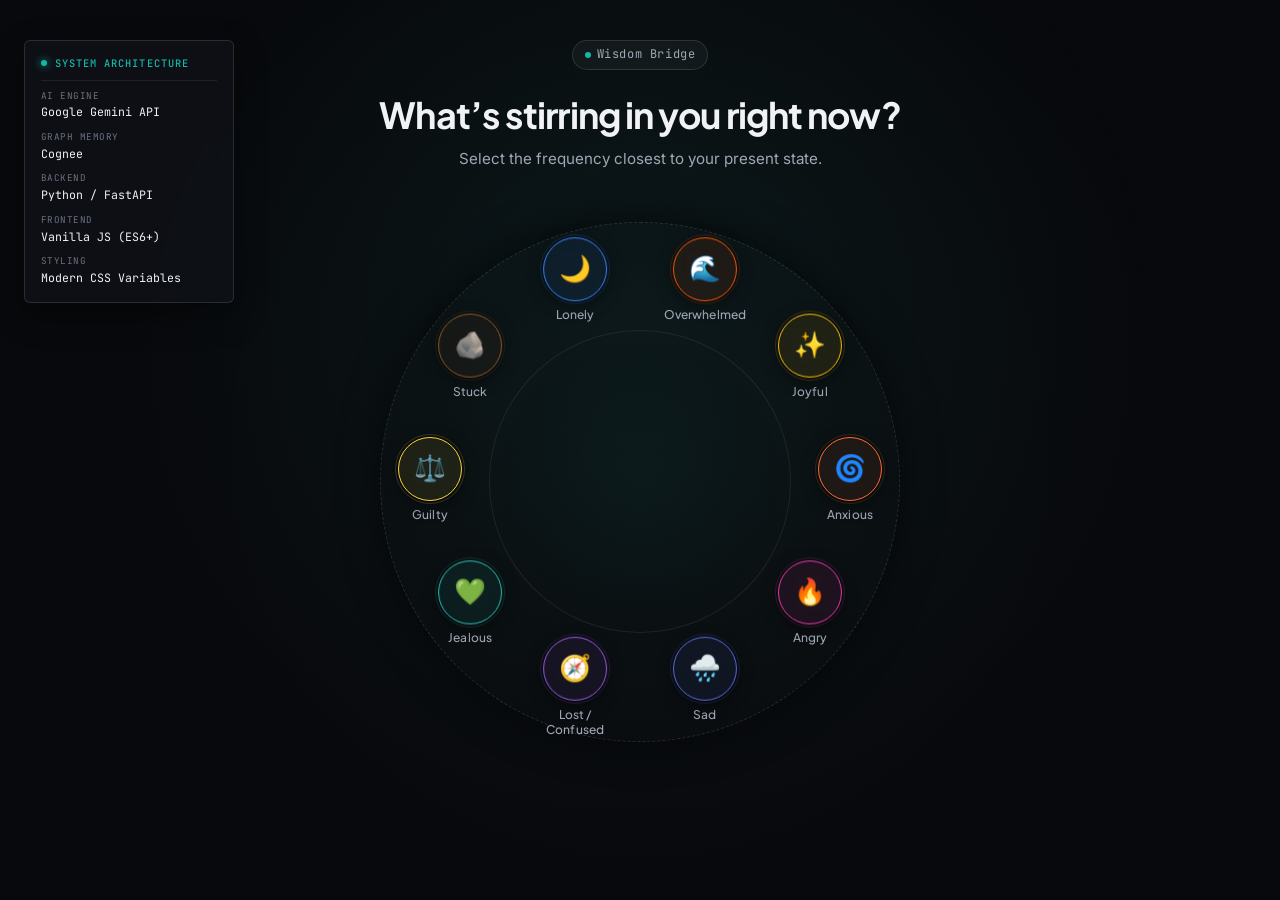
==== frontend/index.html @ 6637c142 "Initial commit" ====
<!DOCTYPE html>
<html lang="en">
<head>
  <meta charset="UTF-8" />
  <meta name="viewport" content="width=device-width, initial-scale=1.0" />
  <title>Mood Mandala — Wisdom Bridge</title>
  
  <!-- Font Preloading for Core Web Vitals Optimization -->
  <link rel="preconnect" href="https://fonts.googleapis.com" />
  <link rel="preconnect" href="https://fonts.gstatic.com" crossorigin />
  <link
    href="https://fonts.googleapis.com/css2?family=Inter:ital,opsz,wght@0,14..32,300..600;1,14..32,300..600&family=JetBrains+Mono:wght@400;500&family=Newsreader:ital,opsz,wght@0,6..72,400;1,6..72,400&display=swap"
    rel="stylesheet"
  />
  <link rel="stylesheet" href="style.css" />
</head>
<body>

  <!-- Background Layer -->
  <div class="ambient-background" aria-hidden="true"></div>

  <!-- Accessible Skip Link for Keyboard Navigation -->
  <a href="#main-content" class="skip-link">Skip to main content</a>

  <!-- Fixed Left Margin System Showcase Panel -->
  <aside class="stack-badge" aria-label="System Tech Stack Information">
    <div class="stack-badge__header">
      <span class="stack-badge__dot" aria-hidden="true"></span>
      <span class="stack-badge__title">System Architecture</span>
    </div>
    <ul class="stack-badge__list" role="list">
      <li><span>AI ENGINE</span> Google Gemini API</li>
      <li><span>GRAPH MEMORY</span> Cognee</li>
      <li><span>BACKEND</span> Python / FastAPI</li>
      <li><span>FRONTEND</span> Vanilla JS (ES6+)</li>
      <li><span>STYLING</span> Modern CSS Variables</li>
    </ul>
  </aside>

  <!-- Main Viewport Area -->
  <main id="main-content" class="wrap">

    <header class="hero">
      <div class="badge" role="status">
        <span class="badge__led" aria-hidden="true"></span>
        <span class="eyebrow">Wisdom Bridge</span>
      </div>
      <h1 class="headline">What’s stirring in you right now?</h1>
      <p class="sub">Select the frequency closest to your present state.</p>
    </header>

    <section class="mandala-section" aria-label="Interactive Mood Selection">
      <div id="mandala" class="mandala" role="listbox" aria-label="Select a mood frequency"></div>
    </section>

    <!-- Async Feedback Region -->
    <section id="loading-section" class="loading-section hidden" aria-live="polite" aria-busy="true">
      <div class="loading-radar" aria-hidden="true">
        <div class="loading-radar__sweep"></div>
      </div>
      <p id="loading-text">Listening into the archive...</p>
    </section>

    <!-- Response Display -->
    <section id="response-section" class="response-section hidden" aria-live="polite">
      <article class="response-card" tabindex="-1">
        <header class="response-card__header">
          <p class="response-card__kicker" id="response-kicker">ON ANXIOUSNESS</p>
          <div class="response-card__signals" aria-hidden="true">
            <span class="sig-bar"></span>
            <span class="sig-bar"></span>
            <span class="sig-bar"></span>
          </div>
        </header>
        
        <div class="response-card__body" id="response-body"></div>
        <p class="response-card__meta" id="response-meta"></p>
        
        <button id="again-btn" class="again-btn" type="button">
          <svg width="16" height="16" viewBox="0 0 24 24" fill="none" stroke="currentColor" stroke-width="2" stroke-linecap="square" aria-hidden="true"><path d="M21.5 2v6h-6M21.34 15.57a10 10 0 1 1-.57-8.38l5.67-5.67"/></svg>
          <span>Recalibrate Frequency</span>
        </button>
      </article>
    </section>

    <!-- Error State -->
    <section id="error-section" class="error-section hidden" aria-live="assertive">
      <div id="error-text" class="error-box"></div>
    </section>

  </main>

  <script src="app.js"></script>
  <script async src="https://www.googletagmanager.com/gtag/js?id=G-J9BEK6DE75"></script>
  <script>
    window.dataLayer = window.dataLayer || [];
    function gtag(){dataLayer.push(arguments);}
    gtag('js', new Date());
    gtag('config', 'G-J9BEK6DE75');
  </script>
</body>
</html>
---- frontend/style.css ----
/* ==========================================================================
   Typography & Design Tokens
   ========================================================================== */
@import url('https://fonts.googleapis.com/css2?family=Inter:wght@400;500;600&family=JetBrains+Mono:wght@400;500&family=Plus+Jakarta+Sans:wght@500;600;700&display=swap');

:root {
  /* Font Families */
  --font-heading: 'Plus Jakarta Sans', system-ui, -apple-system, sans-serif;
  --font-sans: 'Inter', system-ui, -apple-system, sans-serif;
  --font-mono: 'JetBrains Mono', monospace;

  /* Color Palette & WCAG AA Contrast Ratios */
  --bg-primary: #08090c;
  --panel-bg: rgba(16, 18, 24, 0.8);
  --panel-border: rgba(255, 255, 255, 0.12);
  --text-primary: #f0f2f5;
  --text-secondary: #a0a7b5;
  --text-muted: #6b7280;
  
  --accent-teal: #14b8a6;
  --accent-teal-glow: rgba(20, 184, 166, 0.3);
  --accent-focus: #38bdf8;

  /* Spacing Scale */
  --space-xs: 0.25rem;
  --space-sm: 0.5rem;
  --space-md: 1rem;
  --space-lg: 1.5rem;
  --space-xl: 2.5rem;

  /* Animation Tokens */
  --transition-fast: 150ms cubic-bezier(0.4, 0, 0.2, 1);
  --transition-smooth: 300ms cubic-bezier(0.4, 0, 0.2, 1);
}

* {
  box-sizing: border-box;
  margin: 0;
  padding: 0;
}

html {
  scroll-behavior: smooth;
  background-color: var(--bg);
}

body {
  background-color: var(--bg-primary);
  color: var(--text-primary);
  font-family: var(--font-sans);
  line-height: 1.6;
  min-height: 100vh;
  text-rendering: optimizeLegibility;
  -webkit-font-smoothing: antialiased;
  -moz-osx-font-smoothing: grayscale;
  overflow-x: hidden;
}

/* Keyboard Focus Outline */
:focus-visible {
  outline: 2px solid var(--accent-focus);
  outline-offset: 4px;
}

.skip-link {
  position: absolute;
  top: -100px;
  left: 1rem;
  background: var(--accent-focus);
  color: #000;
  padding: 0.5rem 1rem;
  font-weight: 600;
  font-family: var(--font-sans);
  z-index: 100;
  transition: top var(--transition-fast);
}

.skip-link:focus {
  top: 1rem;
}

/* Ambient Radial Background */
.ambient-background {
  position: fixed;
  inset: 0;
  background: 
    radial-gradient(circle at 50% 35%, rgba(20, 184, 166, 0.07), transparent 60%),
    radial-gradient(circle at 50% 50%, rgba(255, 255, 255, 0.02), transparent 75%);
  pointer-events: none;
  z-index: -1;
}

/* ==========================================================================
   Left Margin Tech Stack Showcase
   ========================================================================== */
.stack-badge {
  position: fixed;
  top: var(--space-xl);
  left: var(--space-lg);
  z-index: 10;
  width: 210px;
  background: var(--panel-bg);
  backdrop-filter: blur(12px);
  -webkit-backdrop-filter: blur(12px);
  border: 1px solid var(--panel-border);
  border-radius: 6px;
  padding: 0.875rem 1rem;
  font-family: var(--font-mono);
  box-shadow: 0 12px 32px rgba(0, 0, 0, 0.4);
  transition: transform var(--transition-smooth);
}

.stack-badge__header {
  display: flex;
  align-items: center;
  gap: 8px;
  padding-bottom: 8px;
  margin-bottom: 8px;
  border-bottom: 1px solid rgba(255, 255, 255, 0.08);
}

.stack-badge__dot {
  width: 6px;
  height: 6px;
  background-color: var(--accent-teal);
  border-radius: 50%;
  box-shadow: 0 0 8px var(--accent-teal);
}

.stack-badge__title {
  font-size: 0.65rem;
  font-weight: 500;
  letter-spacing: 0.1em;
  color: var(--accent-teal);
  text-transform: uppercase;
}

.stack-badge__list {
  list-style: none;
  display: flex;
  flex-direction: column;
  gap: 8px;
  font-size: 0.725rem;
  color: var(--text-primary);
}

.stack-badge__list li span {
  display: block;
  font-size: 0.58rem;
  color: var(--text-muted);
  letter-spacing: 0.05em;
  text-transform: uppercase;
}

/* ==========================================================================
   Layout & Utility Classes
   ========================================================================== */
.wrap {
  width: 100%;
  max-width: 800px;
  margin: 0 auto;
  padding: var(--space-xl) var(--space-lg);
}

.hidden {
  display: none !important;
}

/* ==========================================================================
   Hero Header Section
   ========================================================================== */
.hero {
  text-align: center;
  margin-bottom: var(--space-lg);
}

.badge {
  display: inline-flex;
  align-items: center;
  gap: 6px;
  padding: 0.25rem 0.75rem;
  background: rgba(255, 255, 255, 0.04);
  border: 1px solid var(--panel-border);
  border-radius: 100px;
  margin-bottom: var(--space-md);
}

.badge__led {
  width: 6px;
  height: 6px;
  background: var(--accent-teal);
  border-radius: 50%;
  animation: pulse 2s infinite;
}

@keyframes pulse {
  0%, 100% { opacity: 1; transform: scale(1); }
  50% { opacity: 0.4; transform: scale(0.85); }
}

.eyebrow {
  font-family: var(--font-mono);
  font-size: 0.75rem;
  color: var(--text-secondary);
  letter-spacing: 0.05em;
}

.headline {
  font-family: var(--font-heading);
  font-size: 2.25rem;
  font-weight: 700;
  letter-spacing: -0.025em;
  margin-bottom: var(--space-xs);
  color: var(--text-primary);
}

.sub {
  font-family: var(--font-sans);
  color: var(--text-secondary);
  font-size: 0.95rem;
  font-weight: 400;
}

/* ==========================================================================
   Radial Mandala Layout & Geometry Theme
   ========================================================================== */
.mandala-section {
  display: flex;
  justify-content: center;
  align-items: center;
  padding: var(--space-md) 0;
  margin-bottom: var(--space-xl);
}

.mandala {
  position: relative;
  width: 100%;
  max-width: 540px;
  aspect-ratio: 1 / 1;
  border-radius: 50%;
  display: flex;
  align-items: center;
  justify-content: center;
}

/* Concentric Geometric Mandala Rings */
.mandala::before,
.mandala::after {
  content: "";
  position: absolute;
  border-radius: 50%;
  pointer-events: none;
}

/* Outer Geometric Guide Ring */
.mandala::before {
  inset: 10px;
  border: 1px dashed rgba(255, 255, 255, 0.12);
  box-shadow: 0 0 40px rgba(0, 0, 0, 0.6);
  animation: rotateSlow 180s linear infinite;
}

/* Inner Core Mandala Ring */
.mandala::after {
  inset: 22%;
  border: 1px solid rgba(255, 255, 255, 0.08);
  background: radial-gradient(circle, rgba(20, 184, 166, 0.03) 0%, transparent 70%);
}

@keyframes rotateSlow {
  from { transform: rotate(0deg); }
  to { transform: rotate(360deg); }
}

/* Mandala Nodes Placement */
.mandala-node {
  background: transparent;
  border: none;
  display: flex;
  flex-direction: column;
  align-items: center;
  justify-content: center;
  gap: 6px;
  cursor: pointer;
  transition: transform var(--transition-smooth), filter var(--transition-smooth);
  z-index: 2;
}

/* Dynamic Mandala Circle Badge */
.mandala-circle {
  width: 64px;
  height: 64px;
  border-radius: 50%;
  border: 1px solid currentColor;
  display: flex;
  align-items: center;
  justify-content: center;
  background-color: var(--panel-bg);
  backdrop-filter: blur(8px);
  -webkit-backdrop-filter: blur(8px);
  transition: all var(--transition-smooth);
  box-shadow: 0 4px 16px rgba(0, 0, 0, 0.5);
  position: relative;
}

/* Center Glow Halo on Circle */
.mandala-circle::after {
  content: "";
  position: absolute;
  inset: -4px;
  border-radius: 50%;
  border: 1px solid var(--mood-color, var(--accent-teal));
  opacity: 0.2;
  transition: all var(--transition-smooth);
}

.mandala-emoji {
  font-size: 1.6rem;
  line-height: 1;
}

.mandala-node__label {
  font-size: 0.75rem;
  font-weight: 500;
  font-family: var(--font-heading);
  color: var(--text-secondary);
  text-align: center;
  letter-spacing: 0.01em;
  transition: color var(--transition-fast);
}

/* Interactive Hover & Focus Mandala States */
.mandala-node:hover,
.mandala-node:focus-visible {
  transform: scale(1.12);
  z-index: 5;
}

.mandala-node:hover .mandala-circle,
.mandala-node:focus-visible .mandala-circle {
  box-shadow: 0 0 28px var(--mood-color, var(--accent-teal));
  border-color: var(--mood-color, var(--accent-teal));
  background-color: rgba(18, 20, 26, 0.95);
}

.mandala-node:hover .mandala-circle::after,
.mandala-node:focus-visible .mandala-circle::after {
  opacity: 0.8;
  inset: -8px;
}

.mandala-node:hover .mandala-node__label,
.mandala-node:focus-visible .mandala-node__label {
  color: var(--text-primary);
}

/* Radial Placement for 10 Items around Mandala Circle */
@media (min-width: 640px) {
  .mandala {
    display: block;
  }

  .mandala-node {
    position: absolute;
    top: 50%;
    left: 50%;
    margin-top: -45px;
    margin-left: -32px;
    width: 64px;
  }

  .mandala-node:nth-child(1)  { transform: rotate(0deg) translate(210px) rotate(0deg); }
  .mandala-node:nth-child(2)  { transform: rotate(36deg) translate(210px) rotate(-36deg); }
  .mandala-node:nth-child(3)  { transform: rotate(72deg) translate(210px) rotate(-72deg); }
  .mandala-node:nth-child(4)  { transform: rotate(108deg) translate(210px) rotate(-108deg); }
  .mandala-node:nth-child(5)  { transform: rotate(144deg) translate(210px) rotate(-144deg); }
  .mandala-node:nth-child(6)  { transform: rotate(180deg) translate(210px) rotate(-180deg); }
  .mandala-node:nth-child(7)  { transform: rotate(216deg) translate(210px) rotate(-216deg); }
  .mandala-node:nth-child(8)  { transform: rotate(252deg) translate(210px) rotate(-252deg); }
  .mandala-node:nth-child(9)  { transform: rotate(288deg) translate(210px) rotate(-288deg); }
  .mandala-node:nth-child(10) { transform: rotate(324deg) translate(210px) rotate(-324deg); }

  .mandala-node:nth-child(1):hover  { transform: rotate(0deg) translate(210px) rotate(0deg) scale(1.15); }
  .mandala-node:nth-child(2):hover  { transform: rotate(36deg) translate(210px) rotate(-36deg) scale(1.15); }
  .mandala-node:nth-child(3):hover  { transform: rotate(72deg) translate(210px) rotate(-72deg) scale(1.15); }
  .mandala-node:nth-child(4):hover  { transform: rotate(108deg) translate(210px) rotate(-108deg) scale(1.15); }
  .mandala-node:nth-child(5):hover  { transform: rotate(144deg) translate(210px) rotate(-144deg) scale(1.15); }
  .mandala-node:nth-child(6):hover  { transform: rotate(180deg) translate(210px) rotate(-180deg) scale(1.15); }
  .mandala-node:nth-child(7):hover  { transform: rotate(216deg) translate(210px) rotate(-216deg) scale(1.15); }
  .mandala-node:nth-child(8):hover  { transform: rotate(252deg) translate(210px) rotate(-252deg) scale(1.15); }
  .mandala-node:nth-child(9):hover  { transform: rotate(288deg) translate(210px) rotate(-288deg) scale(1.15); }
  .mandala-node:nth-child(10):hover { transform: rotate(324deg) translate(210px) rotate(-324deg) scale(1.15); }
}

/* Fallback Grid Layout for Small Mobile Screens */
@media (max-width: 639px) {
  .mandala {
    display: grid;
    grid-template-columns: repeat(auto-fit, minmax(90px, 1fr));
    gap: var(--space-md);
    aspect-ratio: auto;
    border-radius: 0;
  }
  
  .mandala::before,
  .mandala::after {
    display: none;
  }
}

/* ==========================================================================
   Loading Radar Feedback
   ========================================================================== */
.loading-section {
  display: flex;
  flex-direction: column;
  align-items: center;
  justify-content: center;
  padding: var(--space-xl) 0;
  gap: var(--space-md);
}

.loading-radar {
  width: 54px;
  height: 54px;
  border: 2px solid var(--panel-border);
  border-top-color: var(--accent-teal);
  border-radius: 50%;
  animation: spin 1s linear infinite;
  box-shadow: 0 0 16px var(--accent-teal-glow);
}

@keyframes spin {
  to { transform: rotate(360deg); }
}

/* ==========================================================================
   Response Display Card & Dynamic Media
   ========================================================================== */
.response-card {
  background: var(--panel-bg);
  border: 1px solid var(--panel-border);
  border-radius: 12px;
  padding: var(--space-xl);
  backdrop-filter: blur(12px);
  -webkit-backdrop-filter: blur(12px);
  box-shadow: 0 20px 40px rgba(0, 0, 0, 0.5);
}

.response-card__header {
  display: flex;
  justify-content: space-between;
  align-items: center;
  margin-bottom: var(--space-md);
  padding-bottom: var(--space-sm);
  border-bottom: 1px solid rgba(255, 255, 255, 0.08);
}

.response-card__kicker {
  font-family: var(--font-mono);
  font-size: 0.75rem;
  color: var(--accent-teal);
  letter-spacing: 0.1em;
}

.response-card__body {
  font-family: var(--font-sans);
  font-size: 1rem;
  line-height: 1.65;
  color: var(--text-primary);
  margin-bottom: var(--space-lg);
}

.response-card__body p {
  margin-bottom: var(--space-md);
}

.response-card__body p:last-child {
  margin-bottom: 0;
}

.response-card__image-wrap {
  margin-top: var(--space-lg);
  border-radius: 8px;
  overflow: hidden;
  border: 1px solid var(--panel-border);
  background: rgba(0, 0, 0, 0.2);
}

.response-card__image-wrap img {
  width: 100%;
  height: auto;
  display: block;
}

.response-card__meta {
  font-family: var(--font-mono);
  font-size: 0.7rem;
  color: var(--text-muted);
  margin-bottom: var(--space-lg);
}

.again-btn {
  display: inline-flex;
  align-items: center;
  gap: 8px;
  background: transparent;
  color: var(--text-primary);
  border: 1px solid var(--panel-border);
  padding: 0.625rem 1.25rem;
  border-radius: 6px;
  font-family: var(--font-heading);
  font-weight: 500;
  font-size: 0.825rem;
  cursor: pointer;
  transition: all var(--transition-fast);
}

.again-btn:hover {
  background: rgba(255, 255, 255, 0.05);
  border-color: var(--accent-teal);
}

/* ==========================================================================
   Error Display Box
   ========================================================================== */
.error-box {
  background: rgba(239, 68, 68, 0.1);
  border: 1px solid rgba(239, 68, 68, 0.3);
  color: #fca5a5;
  padding: var(--space-md);
  border-radius: 6px;
  font-family: var(--font-sans);
  font-size: 0.875rem;
  margin-top: var(--space-md);
}

/* ==========================================================================
   Responsive Adaptations
   ========================================================================== */
@media (max-width: 1100px) {
  .stack-badge {
    position: relative;
    top: 0;
    left: 0;
    width: 100%;
    max-width: 800px;
    margin: 0 auto var(--space-lg) auto;
  }
  
  .stack-badge__list {
    display: grid;
    grid-template-columns: repeat(auto-fit, minmax(130px, 1fr));
    gap: 12px;
  }
}

/* Accessibility: Motion Preferences */
@media (prefers-reduced-motion: reduce) {
  *, *::before, *::after {
    animation-duration: 0.01ms !important;
    animation-iteration-count: 1 !important;
    transition-duration: 0.01ms !important;
  }
  
  .mandala::before {
    animation: none !important;
  }
}
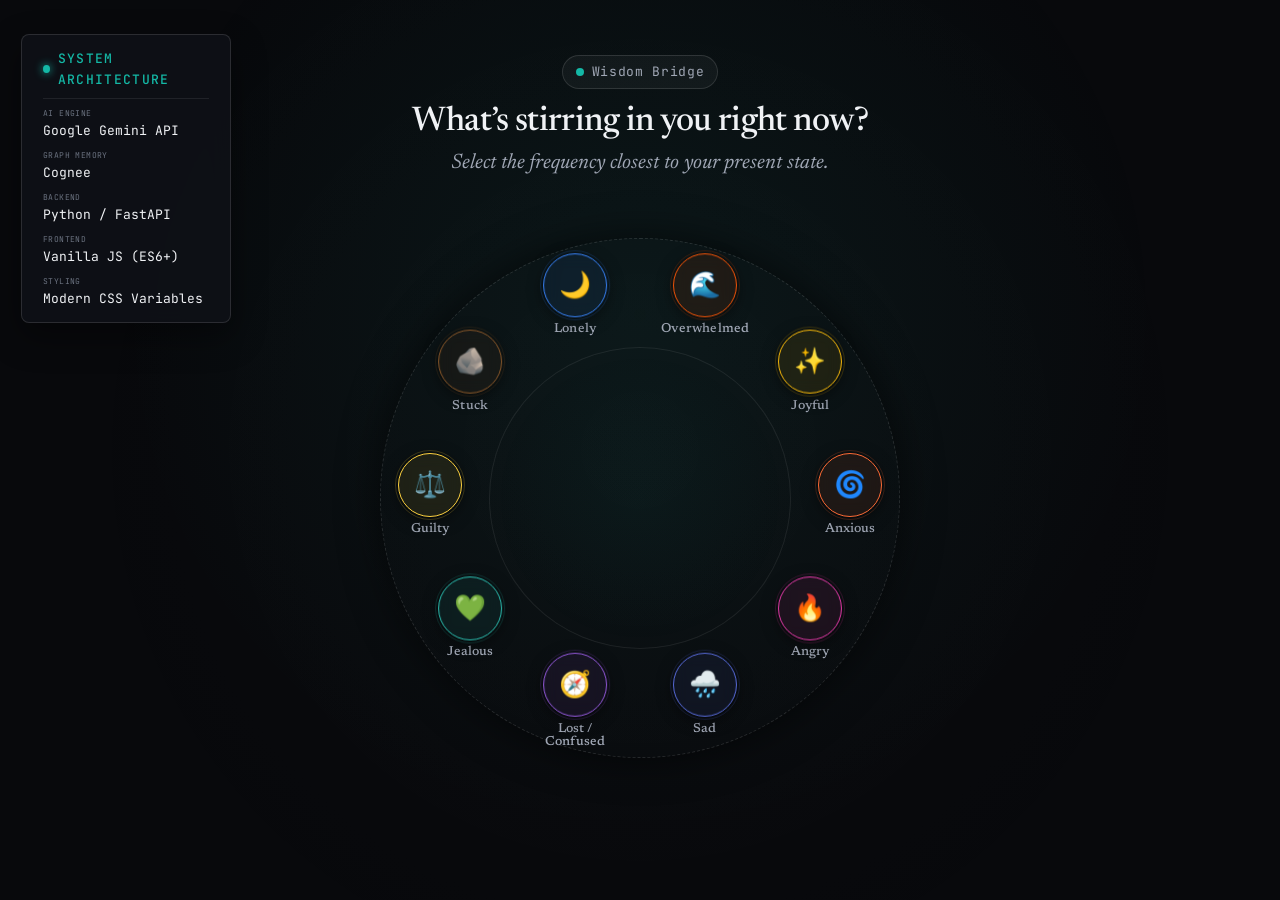
==== commit 3a3dc2c5: "design change" ====
--- a/frontend/index.html
+++ b/frontend/index.html
@@ -4,12 +4,23 @@
   <meta charset="UTF-8" />
   <meta name="viewport" content="width=device-width, initial-scale=1.0" />
   <title>Mood Mandala — Wisdom Bridge</title>
+
+  <!-- Google Analytics -->
+  <script async src="https://www.googletagmanager.com/gtag/js?id=G-J9BEK6DE75"></script>
+  <script>
+    window.dataLayer = window.dataLayer || [];
+    function gtag(){dataLayer.push(arguments);}
+    gtag('js', new Date());
+    gtag('config', 'G-J9BEK6DE75');
+  </script>
   
-  <!-- Font Preloading for Core Web Vitals Optimization -->
+  <!-- Favicon -->
+  <link rel="icon" type="image/svg+xml" href="[data-uri]">  <!-- Font Preloading -->
+  <link rel="shortcut icon" href="data:image/x-icon;," type="image/x-icon">
   <link rel="preconnect" href="https://fonts.googleapis.com" />
   <link rel="preconnect" href="https://fonts.gstatic.com" crossorigin />
   <link
-    href="https://fonts.googleapis.com/css2?family=Inter:ital,opsz,wght@0,14..32,300..600;1,14..32,300..600&family=JetBrains+Mono:wght@400;500&family=Newsreader:ital,opsz,wght@0,6..72,400;1,6..72,400&display=swap"
+    href="https://fonts.googleapis.com/css2?family=Inter:ital,opsz,wght@0,14..32,300..600;1,14..32,300..600&family=JetBrains+Mono:wght@400;500&family=Newsreader:ital,opsz,wght@0,6..72,400..600;1,6..72,400..600&display=swap"
     rel="stylesheet"
   />
   <link rel="stylesheet" href="style.css" />
@@ -22,7 +33,7 @@
   <!-- Accessible Skip Link for Keyboard Navigation -->
   <a href="#main-content" class="skip-link">Skip to main content</a>
 
-  <!-- Fixed Left Margin System Showcase Panel -->
+  <!-- System Tech Stack Information -->
   <aside class="stack-badge" aria-label="System Tech Stack Information">
     <div class="stack-badge__header">
       <span class="stack-badge__dot" aria-hidden="true"></span>
@@ -91,12 +102,5 @@
   </main>
 
   <script src="app.js"></script>
-  <script async src="https://www.googletagmanager.com/gtag/js?id=G-J9BEK6DE75"></script>
-  <script>
-    window.dataLayer = window.dataLayer || [];
-    function gtag(){dataLayer.push(arguments);}
-    gtag('js', new Date());
-    gtag('config', 'G-J9BEK6DE75');
-  </script>
 </body>
 </html>
--- a/frontend/style.css
+++ b/frontend/style.css
@@ -1,11 +1,12 @@
 /* ==========================================================================
-   Typography & Design Tokens
-   ========================================================================== */
-@import url('https://fonts.googleapis.com/css2?family=Inter:wght@400;500;600&family=JetBrains+Mono:wght@400;500&family=Plus+Jakarta+Sans:wght@500;600;700&display=swap');
+   Typography & Design Tokens — Fibonacci Golden Ratio System
+   Sequence Scale: 1px, 2px, 3px, 5px, 8px, 13px, 21px, 34px, 55px, 89px, 144px
+   ========================================================================== */
 
 :root {
-  /* Font Families */
-  --font-heading: 'Plus Jakarta Sans', system-ui, -apple-system, sans-serif;
+  /* Font Families: Newsreader for Deep Reading, Inter for UI, JetBrains Mono for Code/Tech */
+  --font-reading: 'Newsreader', Georgia, serif;
+  --font-heading: 'Newsreader', Georgia, serif;
   --font-sans: 'Inter', system-ui, -apple-system, sans-serif;
   --font-mono: 'JetBrains Mono', monospace;
 
@@ -21,12 +22,31 @@
   --accent-teal-glow: rgba(20, 184, 166, 0.3);
   --accent-focus: #38bdf8;
 
-  /* Spacing Scale */
-  --space-xs: 0.25rem;
-  --space-sm: 0.5rem;
-  --space-md: 1rem;
-  --space-lg: 1.5rem;
-  --space-xl: 2.5rem;
+  /* Strict Fibonacci Spacing Scale */
+  --fib-1: 1px;
+  --fib-2: 2px;
+  --fib-3: 3px;
+  --fib-5: 5px;
+  --fib-8: 8px;
+  --fib-13: 13px;
+  --fib-21: 21px;
+  --fib-34: 34px;
+  --fib-55: 55px;
+  --fib-89: 89px;
+
+  /* Functional Fibonacci Semantic Aliases */
+  --space-xs: var(--fib-5);
+  --space-sm: var(--fib-8);
+  --space-md: var(--fib-13);
+  --space-lg: var(--fib-21);
+  --space-xl: var(--fib-34);
+  --space-xxl: var(--fib-55);
+
+  /* Fibonacci Typography Scale (px) */
+  --font-size-sm: 13px;
+  --font-size-base: 21px;  /* Optimal Golden Reading Size */
+  --font-size-lg: 34px;
+  --font-size-xl: 55px;
 
   /* Animation Tokens */
   --transition-fast: 150ms cubic-bezier(0.4, 0, 0.2, 1);
@@ -41,14 +61,15 @@
 
 html {
   scroll-behavior: smooth;
-  background-color: var(--bg);
+  background-color: var(--bg-primary);
 }
 
 body {
-  background-color: var(--bg-primary);
+  background-color: transparent; /* Allows .ambient-background fixed layer to display clearly */
   color: var(--text-primary);
-  font-family: var(--font-sans);
-  line-height: 1.6;
+  font-family: var(--font-reading);
+  font-size: var(--font-size-base);
+  line-height: 1.618; /* Golden Ratio Line Height */
   min-height: 100vh;
   text-rendering: optimizeLegibility;
   -webkit-font-smoothing: antialiased;
@@ -58,25 +79,26 @@
 
 /* Keyboard Focus Outline */
 :focus-visible {
-  outline: 2px solid var(--accent-focus);
-  outline-offset: 4px;
+  outline: var(--fib-2) solid var(--accent-focus);
+  outline-offset: var(--fib-3);
 }
 
 .skip-link {
   position: absolute;
   top: -100px;
-  left: 1rem;
+  left: var(--fib-13);
   background: var(--accent-focus);
   color: #000;
-  padding: 0.5rem 1rem;
+  padding: var(--fib-8) var(--fib-13);
   font-weight: 600;
+  font-size: var(--font-size-sm);
   font-family: var(--font-sans);
   z-index: 100;
   transition: top var(--transition-fast);
 }
 
 .skip-link:focus {
-  top: 1rem;
+  top: var(--fib-13);
 }
 
 /* Ambient Radial Background */
@@ -95,40 +117,40 @@
    ========================================================================== */
 .stack-badge {
   position: fixed;
-  top: var(--space-xl);
-  left: var(--space-lg);
+  top: var(--fib-34);
+  left: var(--fib-21);
   z-index: 10;
   width: 210px;
   background: var(--panel-bg);
-  backdrop-filter: blur(12px);
-  -webkit-backdrop-filter: blur(12px);
-  border: 1px solid var(--panel-border);
-  border-radius: 6px;
-  padding: 0.875rem 1rem;
+  backdrop-filter: blur(13px);
+  -webkit-backdrop-filter: blur(13px);
+  border: var(--fib-1) solid var(--panel-border);
+  border-radius: var(--fib-8);
+  padding: var(--fib-13) var(--fib-21);
   font-family: var(--font-mono);
-  box-shadow: 0 12px 32px rgba(0, 0, 0, 0.4);
+  box-shadow: 0 var(--fib-13) var(--fib-34) rgba(0, 0, 0, 0.4);
   transition: transform var(--transition-smooth);
 }
 
 .stack-badge__header {
   display: flex;
   align-items: center;
-  gap: 8px;
-  padding-bottom: 8px;
-  margin-bottom: 8px;
-  border-bottom: 1px solid rgba(255, 255, 255, 0.08);
+  gap: var(--fib-8);
+  padding-bottom: var(--fib-8);
+  margin-bottom: var(--fib-8);
+  border-bottom: var(--fib-1) solid rgba(255, 255, 255, 0.08);
 }
 
 .stack-badge__dot {
-  width: 6px;
-  height: 6px;
+  width: var(--fib-8);
+  height: var(--fib-8);
   background-color: var(--accent-teal);
   border-radius: 50%;
-  box-shadow: 0 0 8px var(--accent-teal);
+  box-shadow: 0 0 var(--fib-8) var(--accent-teal);
 }
 
 .stack-badge__title {
-  font-size: 0.65rem;
+  font-size: var(--fib-13);
   font-weight: 500;
   letter-spacing: 0.1em;
   color: var(--accent-teal);
@@ -139,14 +161,14 @@
   list-style: none;
   display: flex;
   flex-direction: column;
-  gap: 8px;
-  font-size: 0.725rem;
+  gap: var(--fib-8);
+  font-size: var(--fib-13);
   color: var(--text-primary);
 }
 
 .stack-badge__list li span {
   display: block;
-  font-size: 0.58rem;
+  font-size: var(--fib-8);
   color: var(--text-muted);
   letter-spacing: 0.05em;
   text-transform: uppercase;
@@ -159,7 +181,7 @@
   width: 100%;
   max-width: 800px;
   margin: 0 auto;
-  padding: var(--space-xl) var(--space-lg);
+  padding: var(--space-xxl) var(--space-lg);
 }
 
 .hidden {
@@ -171,23 +193,23 @@
    ========================================================================== */
 .hero {
   text-align: center;
-  margin-bottom: var(--space-lg);
+  margin-bottom: var(--space-xl);
 }
 
 .badge {
   display: inline-flex;
   align-items: center;
-  gap: 6px;
-  padding: 0.25rem 0.75rem;
+  gap: var(--fib-8);
+  padding: var(--fib-5) var(--fib-13);
   background: rgba(255, 255, 255, 0.04);
-  border: 1px solid var(--panel-border);
+  border: var(--fib-1) solid var(--panel-border);
   border-radius: 100px;
   margin-bottom: var(--space-md);
 }
 
 .badge__led {
-  width: 6px;
-  height: 6px;
+  width: var(--fib-8);
+  height: var(--fib-8);
   background: var(--accent-teal);
   border-radius: 50%;
   animation: pulse 2s infinite;
@@ -195,41 +217,43 @@
 
 @keyframes pulse {
   0%, 100% { opacity: 1; transform: scale(1); }
-  50% { opacity: 0.4; transform: scale(0.85); }
+  50% { opacity: 0.382; transform: scale(0.85); }
 }
 
 .eyebrow {
   font-family: var(--font-mono);
-  font-size: 0.75rem;
+  font-size: var(--font-size-sm);
   color: var(--text-secondary);
   letter-spacing: 0.05em;
 }
 
 .headline {
   font-family: var(--font-heading);
-  font-size: 2.25rem;
-  font-weight: 700;
-  letter-spacing: -0.025em;
+  font-size: var(--font-size-lg);
+  font-weight: 500;
+  letter-spacing: -0.02em;
   margin-bottom: var(--space-xs);
   color: var(--text-primary);
+  line-height: 1.2;
 }
 
 .sub {
-  font-family: var(--font-sans);
+  font-family: var(--font-reading);
   color: var(--text-secondary);
-  font-size: 0.95rem;
+  font-size: var(--font-size-base);
   font-weight: 400;
-}
-
-/* ==========================================================================
-   Radial Mandala Layout & Geometry Theme
+  font-style: italic;
+}
+
+/* ==========================================================================
+   Radial Mandala Layout & Original Node Geometries
    ========================================================================== */
 .mandala-section {
   display: flex;
   justify-content: center;
   align-items: center;
   padding: var(--space-md) 0;
-  margin-bottom: var(--space-xl);
+  margin-bottom: var(--space-xxl);
 }
 
 .mandala {
@@ -255,7 +279,7 @@
 /* Outer Geometric Guide Ring */
 .mandala::before {
   inset: 10px;
-  border: 1px dashed rgba(255, 255, 255, 0.12);
+  border: var(--fib-1) dashed rgba(255, 255, 255, 0.12);
   box-shadow: 0 0 40px rgba(0, 0, 0, 0.6);
   animation: rotateSlow 180s linear infinite;
 }
@@ -263,7 +287,7 @@
 /* Inner Core Mandala Ring */
 .mandala::after {
   inset: 22%;
-  border: 1px solid rgba(255, 255, 255, 0.08);
+  border: var(--fib-1) solid rgba(255, 255, 255, 0.08);
   background: radial-gradient(circle, rgba(20, 184, 166, 0.03) 0%, transparent 70%);
 }
 
@@ -280,18 +304,18 @@
   flex-direction: column;
   align-items: center;
   justify-content: center;
-  gap: 6px;
+  gap: var(--fib-5);
   cursor: pointer;
   transition: transform var(--transition-smooth), filter var(--transition-smooth);
   z-index: 2;
 }
 
-/* Dynamic Mandala Circle Badge */
+/* Dynamic Mandala Circle Badge (Restored 64px Dimension) */
 .mandala-circle {
   width: 64px;
   height: 64px;
   border-radius: 50%;
-  border: 1px solid currentColor;
+  border: var(--fib-1) solid currentColor;
   display: flex;
   align-items: center;
   justify-content: center;
@@ -309,7 +333,7 @@
   position: absolute;
   inset: -4px;
   border-radius: 50%;
-  border: 1px solid var(--mood-color, var(--accent-teal));
+  border: var(--fib-1) solid var(--mood-color, var(--accent-teal));
   opacity: 0.2;
   transition: all var(--transition-smooth);
 }
@@ -320,7 +344,7 @@
 }
 
 .mandala-node__label {
-  font-size: 0.75rem;
+  font-size: var(--font-size-sm);
   font-weight: 500;
   font-family: var(--font-heading);
   color: var(--text-secondary);
@@ -332,7 +356,6 @@
 /* Interactive Hover & Focus Mandala States */
 .mandala-node:hover,
 .mandala-node:focus-visible {
-  transform: scale(1.12);
   z-index: 5;
 }
 
@@ -354,7 +377,7 @@
   color: var(--text-primary);
 }
 
-/* Radial Placement for 10 Items around Mandala Circle */
+/* Restored Exact Radial Placement & 210px Translates for 10 Nodes */
 @media (min-width: 640px) {
   .mandala {
     display: block;
@@ -380,16 +403,16 @@
   .mandala-node:nth-child(9)  { transform: rotate(288deg) translate(210px) rotate(-288deg); }
   .mandala-node:nth-child(10) { transform: rotate(324deg) translate(210px) rotate(-324deg); }
 
-  .mandala-node:nth-child(1):hover  { transform: rotate(0deg) translate(210px) rotate(0deg) scale(1.15); }
-  .mandala-node:nth-child(2):hover  { transform: rotate(36deg) translate(210px) rotate(-36deg) scale(1.15); }
-  .mandala-node:nth-child(3):hover  { transform: rotate(72deg) translate(210px) rotate(-72deg) scale(1.15); }
-  .mandala-node:nth-child(4):hover  { transform: rotate(108deg) translate(210px) rotate(-108deg) scale(1.15); }
-  .mandala-node:nth-child(5):hover  { transform: rotate(144deg) translate(210px) rotate(-144deg) scale(1.15); }
-  .mandala-node:nth-child(6):hover  { transform: rotate(180deg) translate(210px) rotate(-180deg) scale(1.15); }
-  .mandala-node:nth-child(7):hover  { transform: rotate(216deg) translate(210px) rotate(-216deg) scale(1.15); }
-  .mandala-node:nth-child(8):hover  { transform: rotate(252deg) translate(210px) rotate(-252deg) scale(1.15); }
-  .mandala-node:nth-child(9):hover  { transform: rotate(288deg) translate(210px) rotate(-288deg) scale(1.15); }
-  .mandala-node:nth-child(10):hover { transform: rotate(324deg) translate(210px) rotate(-324deg) scale(1.15); }
+  .mandala-node:nth-child(1):hover  { transform: rotate(0deg) translate(210px) rotate(0deg) scale(1.12); }
+  .mandala-node:nth-child(2):hover  { transform: rotate(36deg) translate(210px) rotate(-36deg) scale(1.12); }
+  .mandala-node:nth-child(3):hover  { transform: rotate(72deg) translate(210px) rotate(-72deg) scale(1.12); }
+  .mandala-node:nth-child(4):hover  { transform: rotate(108deg) translate(210px) rotate(-108deg) scale(1.12); }
+  .mandala-node:nth-child(5):hover  { transform: rotate(144deg) translate(210px) rotate(-144deg) scale(1.12); }
+  .mandala-node:nth-child(6):hover  { transform: rotate(180deg) translate(210px) rotate(-180deg) scale(1.12); }
+  .mandala-node:nth-child(7):hover  { transform: rotate(216deg) translate(210px) rotate(-216deg) scale(1.12); }
+  .mandala-node:nth-child(8):hover  { transform: rotate(252deg) translate(210px) rotate(-252deg) scale(1.12); }
+  .mandala-node:nth-child(9):hover  { transform: rotate(288deg) translate(210px) rotate(-288deg) scale(1.12); }
+  .mandala-node:nth-child(10):hover { transform: rotate(324deg) translate(210px) rotate(-324deg) scale(1.12); }
 }
 
 /* Fallback Grid Layout for Small Mobile Screens */
@@ -416,18 +439,18 @@
   flex-direction: column;
   align-items: center;
   justify-content: center;
-  padding: var(--space-xl) 0;
+  padding: var(--space-xxl) 0;
   gap: var(--space-md);
 }
 
 .loading-radar {
   width: 54px;
   height: 54px;
-  border: 2px solid var(--panel-border);
+  border: var(--fib-2) solid var(--panel-border);
   border-top-color: var(--accent-teal);
   border-radius: 50%;
   animation: spin 1s linear infinite;
-  box-shadow: 0 0 16px var(--accent-teal-glow);
+  box-shadow: 0 0 var(--fib-21) var(--accent-teal-glow);
 }
 
 @keyframes spin {
@@ -435,16 +458,16 @@
 }
 
 /* ==========================================================================
-   Response Display Card & Dynamic Media
+   Response Display Card & Deep Reading Typography
    ========================================================================== */
 .response-card {
   background: var(--panel-bg);
-  border: 1px solid var(--panel-border);
-  border-radius: 12px;
+  border: var(--fib-1) solid var(--panel-border);
+  border-radius: var(--fib-13);
   padding: var(--space-xl);
-  backdrop-filter: blur(12px);
-  -webkit-backdrop-filter: blur(12px);
-  box-shadow: 0 20px 40px rgba(0, 0, 0, 0.5);
+  backdrop-filter: blur(13px);
+  -webkit-backdrop-filter: blur(13px);
+  box-shadow: 0 var(--fib-21) var(--fib-55) rgba(0, 0, 0, 0.5);
 }
 
 .response-card__header {
@@ -453,22 +476,23 @@
   align-items: center;
   margin-bottom: var(--space-md);
   padding-bottom: var(--space-sm);
-  border-bottom: 1px solid rgba(255, 255, 255, 0.08);
+  border-bottom: var(--fib-1) solid rgba(255, 255, 255, 0.08);
 }
 
 .response-card__kicker {
   font-family: var(--font-mono);
-  font-size: 0.75rem;
+  font-size: var(--font-size-sm);
   color: var(--accent-teal);
   letter-spacing: 0.1em;
 }
 
 .response-card__body {
-  font-family: var(--font-sans);
-  font-size: 1rem;
-  line-height: 1.65;
+  font-family: var(--font-reading);
+  font-size: var(--font-size-base);
+  line-height: 1.618;
   color: var(--text-primary);
   margin-bottom: var(--space-lg);
+  font-weight: 400;
 }
 
 .response-card__body p {
@@ -481,9 +505,9 @@
 
 .response-card__image-wrap {
   margin-top: var(--space-lg);
-  border-radius: 8px;
+  border-radius: var(--fib-8);
   overflow: hidden;
-  border: 1px solid var(--panel-border);
+  border: var(--fib-1) solid var(--panel-border);
   background: rgba(0, 0, 0, 0.2);
 }
 
@@ -495,7 +519,7 @@
 
 .response-card__meta {
   font-family: var(--font-mono);
-  font-size: 0.7rem;
+  font-size: var(--font-size-sm);
   color: var(--text-muted);
   margin-bottom: var(--space-lg);
 }
@@ -503,15 +527,15 @@
 .again-btn {
   display: inline-flex;
   align-items: center;
-  gap: 8px;
+  gap: var(--fib-8);
   background: transparent;
   color: var(--text-primary);
-  border: 1px solid var(--panel-border);
-  padding: 0.625rem 1.25rem;
-  border-radius: 6px;
+  border: var(--fib-1) solid var(--panel-border);
+  padding: var(--fib-8) var(--fib-21);
+  border-radius: var(--fib-5);
   font-family: var(--font-heading);
   font-weight: 500;
-  font-size: 0.825rem;
+  font-size: var(--font-size-sm);
   cursor: pointer;
   transition: all var(--transition-fast);
 }
@@ -526,12 +550,12 @@
    ========================================================================== */
 .error-box {
   background: rgba(239, 68, 68, 0.1);
-  border: 1px solid rgba(239, 68, 68, 0.3);
+  border: var(--fib-1) solid rgba(239, 68, 68, 0.3);
   color: #fca5a5;
   padding: var(--space-md);
-  border-radius: 6px;
+  border-radius: var(--fib-5);
   font-family: var(--font-sans);
-  font-size: 0.875rem;
+  font-size: var(--font-size-sm);
   margin-top: var(--space-md);
 }
 
@@ -551,7 +575,7 @@
   .stack-badge__list {
     display: grid;
     grid-template-columns: repeat(auto-fit, minmax(130px, 1fr));
-    gap: 12px;
+    gap: var(--fib-13);
   }
 }
 
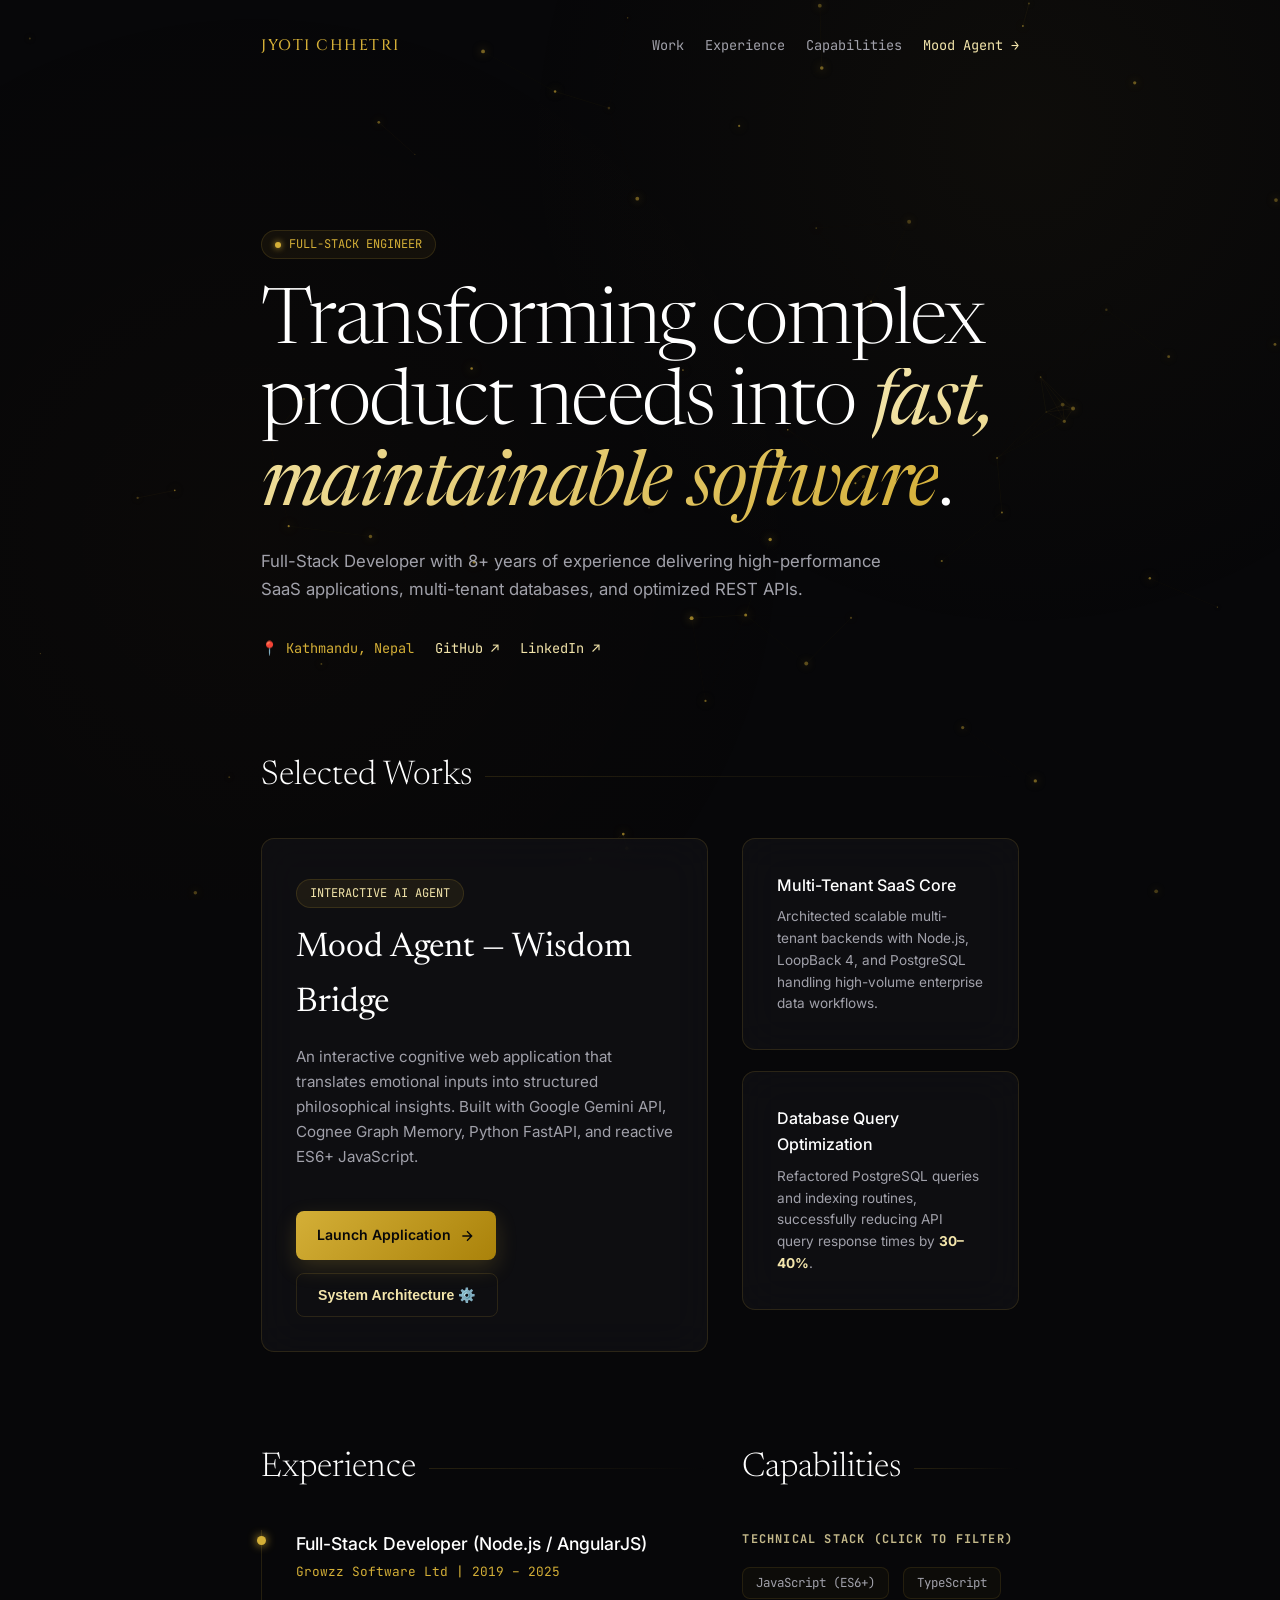
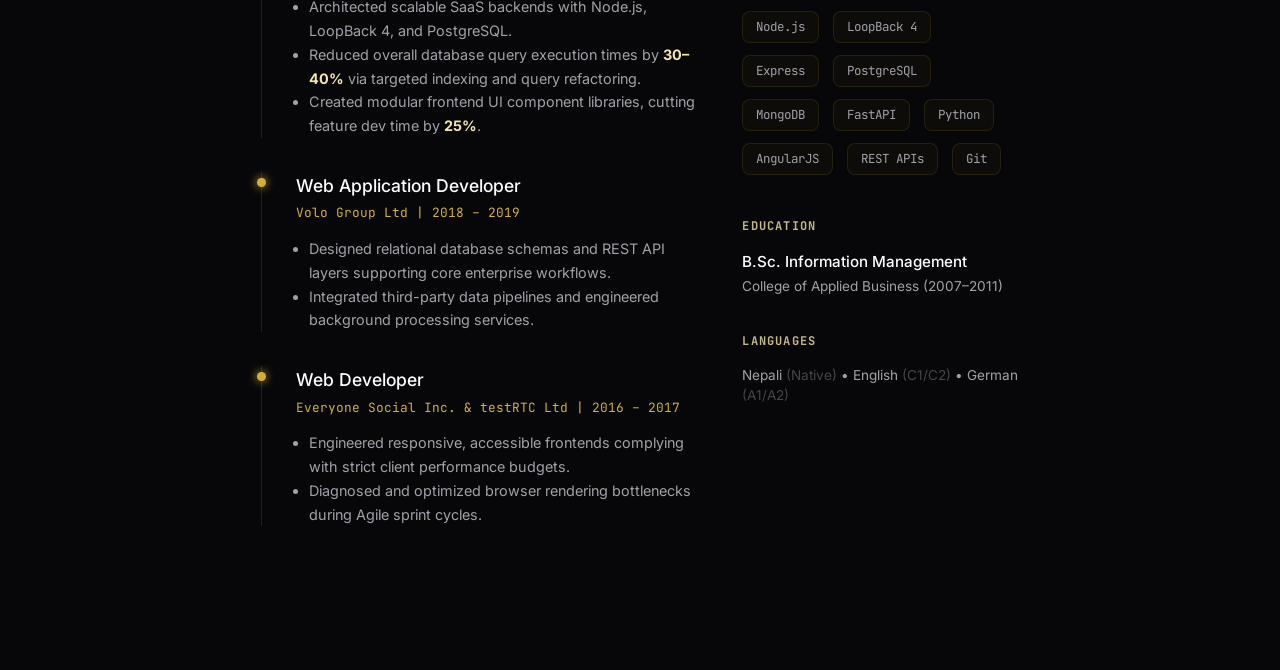
==== commit 2dd6f079: "Add mood agent" ====
--- a/frontend/index.html
+++ b/frontend/index.html
@@ -3,9 +3,13 @@
 <head>
   <meta charset="UTF-8" />
   <meta name="viewport" content="width=device-width, initial-scale=1.0" />
-  <title>Mood Mandala — Wisdom Bridge</title>
-
-  <!-- Google Analytics -->
+  
+  <title>Jyoti Chhetri — Full-Stack Engineer</title>
+  <meta name="description" content="Full-Stack Engineer with 8+ years of experience delivering high-performance SaaS applications, multi-tenant database architectures, and REST APIs." />
+  <meta property="og:title" content="Jyoti Chhetri — Full-Stack Engineer" />
+  <meta property="og:description" content="Engineering scalable web systems with high throughput, clean logic, and architectural precision." />
+  <meta property="og:type" content="website" />
+
   <script async src="https://www.googletagmanager.com/gtag/js?id=G-J9BEK6DE75"></script>
   <script>
     window.dataLayer = window.dataLayer || [];
@@ -14,93 +18,666 @@
     gtag('config', 'G-J9BEK6DE75');
   </script>
   
-  <!-- Favicon -->
-  <link rel="icon" type="image/svg+xml" href="[data-uri]">  <!-- Font Preloading -->
+  <link rel="icon" type="image/svg+xml" href="[data-uri]">
   <link rel="shortcut icon" href="data:image/x-icon;," type="image/x-icon">
   <link rel="preconnect" href="https://fonts.googleapis.com" />
   <link rel="preconnect" href="https://fonts.gstatic.com" crossorigin />
   <link
-    href="https://fonts.googleapis.com/css2?family=Inter:ital,opsz,wght@0,14..32,300..600;1,14..32,300..600&family=JetBrains+Mono:wght@400;500&family=Newsreader:ital,opsz,wght@0,6..72,400..600;1,6..72,400..600&display=swap"
+    href="https://fonts.googleapis.com/css2?family=Cinzel:wght@400..600&family=Inter:ital,opsz,wght@0,14..32,300..600;1,14..32,300..600&family=JetBrains+Mono:wght@300;400;500&family=Newsreader:ital,opsz,wght@0,6..72,300..400;1,6..72,300..400&display=swap"
     rel="stylesheet"
   />
   <link rel="stylesheet" href="style.css" />
+  
+  <style>
+    /* Fibonacci Spatial System & Ethereal Gold Palette */
+    :root {
+      --fib-1: 1px;
+      --fib-2: 2px;
+      --fib-3: 3px;
+      --fib-5: 5px;
+      --fib-8: 8px;
+      --fib-13: 13px;
+      --fib-21: 21px;
+      --fib-34: 34px;
+      --fib-55: 55px;
+      --fib-89: 89px;
+      --fib-144: 144px;
+
+      --bg-dark: #070709;
+      --bg-card: rgba(18, 18, 22, 0.7);
+      --gold-primary: #d4af37;
+      --gold-light: #f3e5ab;
+      --gold-subtle: rgba(212, 175, 55, 0.25);
+      
+      --text-main: #f4f4f6;
+      --text-muted: #a1a1aa;
+      --border-subtle: rgba(212, 175, 55, 0.15);
+    }
+
+    body {
+      background-color: var(--bg-dark);
+      color: var(--text-main);
+      font-family: 'Inter', sans-serif;
+      overflow-x: hidden;
+    }
+
+    /* Full-Screen Dynamic Background Canvas */
+    #art-canvas {
+      position: fixed;
+      top: 0;
+      left: 0;
+      width: 100vw;
+      height: 100vh;
+      z-index: 0;
+      pointer-events: none;
+    }
+
+    .golden-grid {
+      display: grid;
+      grid-template-columns: 1.618fr 1fr;
+      gap: var(--fib-34);
+    }
+
+    @media (max-width: 880px) {
+      .golden-grid {
+        grid-template-columns: 1fr;
+      }
+    }
+
+    .ambient-glow {
+      position: fixed;
+      top: 0;
+      left: 50%;
+      transform: translateX(-50%);
+      width: 100vw;
+      height: 100vh;
+      background: 
+        radial-gradient(circle at 80% 15%, rgba(212, 175, 55, 0.04) 0%, transparent 40%),
+        radial-gradient(circle at 20% 60%, rgba(245, 158, 11, 0.02) 0%, transparent 50%);
+      pointer-events: none;
+      z-index: 0;
+    }
+
+    .portfolio-hero {
+      padding-top: var(--fib-89);
+      padding-bottom: var(--fib-89);
+      position: relative;
+      z-index: 1;
+    }
+
+    .artistic-name {
+      font-family: 'Newsreader', serif;
+      font-size: clamp(2.8rem, 6.2vw, 4.8rem);
+      font-weight: 300;
+      letter-spacing: -0.02em;
+      line-height: 1.05;
+      color: #ffffff;
+      margin-top: var(--fib-13);
+      margin-bottom: var(--fib-21);
+    }
+
+    .artistic-name span {
+      font-style: italic;
+      background: linear-gradient(135deg, var(--gold-light), var(--gold-primary));
+      -webkit-background-clip: text;
+      -webkit-text-fill-color: transparent;
+      font-weight: 400;
+    }
+
+    .art-card {
+      background: var(--bg-card);
+      border: 1px solid var(--border-subtle);
+      border-radius: var(--fib-13);
+      padding: var(--fib-34);
+      backdrop-filter: blur(20px);
+      -webkit-backdrop-filter: blur(20px);
+      position: relative;
+      overflow: hidden;
+      transition: all 0.34s cubic-bezier(0.16, 1, 0.3, 1);
+    }
+
+    .art-card::before {
+      content: '';
+      position: absolute;
+      top: 0;
+      left: 0;
+      right: 0;
+      height: 1px;
+      background: linear-gradient(90deg, transparent, var(--gold-primary), transparent);
+      opacity: 0;
+      transition: opacity 0.34s ease;
+    }
+
+    .art-card:hover {
+      border-color: rgba(212, 175, 55, 0.4);
+      transform: translateY(-3px);
+      box-shadow: 0 var(--fib-21) var(--fib-34) rgba(0, 0, 0, 0.6),
+                  0 0 20px rgba(212, 175, 55, 0.05);
+    }
+
+    .art-card:hover::before {
+      opacity: 1;
+    }
+
+    .section-title {
+      font-family: 'Newsreader', serif;
+      font-size: var(--fib-34);
+      font-weight: 300;
+      color: #ffffff;
+      margin-bottom: var(--fib-34);
+      display: flex;
+      align-items: center;
+      gap: var(--fib-13);
+    }
+
+    .section-title::after {
+      content: '';
+      flex: 1;
+      height: 1px;
+      background: linear-gradient(90deg, var(--border-subtle), transparent);
+    }
+
+    .timeline {
+      display: flex;
+      flex-direction: column;
+      gap: var(--fib-34);
+    }
+
+    .timeline-node {
+      position: relative;
+      padding-left: var(--fib-34);
+      border-left: 1px solid var(--border-subtle);
+      transition: border-color 0.2s ease, opacity 0.3s ease;
+    }
+
+    .timeline-node::before {
+      content: '';
+      position: absolute;
+      left: -5px;
+      top: 6px;
+      width: 9px;
+      height: 9px;
+      border-radius: 50%;
+      background: var(--gold-primary);
+      box-shadow: 0 0 10px var(--gold-primary);
+    }
+
+    .timeline-node.highlight {
+      border-left-color: var(--gold-light);
+      background: rgba(212, 175, 55, 0.03);
+      border-radius: 0 var(--fib-8) var(--fib-8) 0;
+    }
+
+    .skill-pill {
+      display: inline-flex;
+      align-items: center;
+      padding: var(--fib-5) var(--fib-13);
+      background: rgba(212, 175, 55, 0.03);
+      border: 1px solid rgba(212, 175, 55, 0.12);
+      border-radius: var(--fib-8);
+      font-family: 'JetBrains Mono', monospace;
+      font-size: 0.78rem;
+      color: var(--text-muted);
+      margin-right: var(--fib-8);
+      margin-bottom: var(--fib-8);
+      cursor: pointer;
+      user-select: none;
+      transition: all 0.2s ease;
+    }
+
+    .skill-pill:hover, .skill-pill.active {
+      border-color: var(--gold-primary);
+      color: var(--gold-light);
+      background: rgba(212, 175, 55, 0.12);
+    }
+
+    .art-btn {
+      display: inline-flex;
+      align-items: center;
+      gap: var(--fib-8);
+      padding: var(--fib-13) var(--fib-21);
+      background: linear-gradient(135deg, #d4af37, #aa820a);
+      color: #070709;
+      font-weight: 600;
+      font-size: 0.88rem;
+      border-radius: var(--fib-8);
+      text-decoration: none;
+      box-shadow: 0 var(--fib-8) var(--fib-21) rgba(212, 175, 55, 0.2);
+      transition: all 0.25s cubic-bezier(0.16, 1, 0.3, 1);
+      border: none;
+      cursor: pointer;
+    }
+
+    .art-btn:hover {
+      transform: translateY(-2px);
+      box-shadow: 0 var(--fib-13) var(--fib-34) rgba(212, 175, 55, 0.35);
+      background: linear-gradient(135deg, var(--gold-light), var(--gold-primary));
+    }
+
+    .art-btn-secondary {
+      background: transparent;
+      border: 1px solid var(--border-subtle);
+      color: var(--gold-light);
+      box-shadow: none;
+    }
+
+    .art-btn-secondary:hover {
+      background: rgba(212, 175, 55, 0.08);
+      border-color: var(--gold-primary);
+    }
+
+    .nav-bar {
+      padding-top: var(--fib-34);
+      padding-bottom: var(--fib-21);
+      display: flex;
+      justify-content: space-between;
+      align-items: center;
+      position: relative;
+      z-index: 10;
+    }
+
+    .nav-link {
+      color: var(--text-muted);
+      text-decoration: none;
+      font-size: 0.85rem;
+      font-family: 'JetBrains Mono', monospace;
+      transition: color 0.2s ease;
+    }
+
+    .nav-link:hover {
+      color: var(--gold-light);
+    }
+
+    .eyebrow-badge {
+      display: inline-flex;
+      align-items: center;
+      gap: var(--fib-8);
+      padding: 4px var(--fib-13);
+      background: rgba(212, 175, 55, 0.06);
+      border: 1px solid var(--border-subtle);
+      border-radius: 50px;
+      font-family: 'JetBrains Mono', monospace;
+      font-size: 0.75rem;
+      color: var(--gold-primary);
+    }
+
+    .eyebrow-badge .dot {
+      width: 6px;
+      height: 6px;
+      border-radius: 50%;
+      background: var(--gold-primary);
+      box-shadow: 0 0 6px var(--gold-primary);
+    }
+
+    /* Modal Styling */
+    .modal-overlay {
+      position: fixed;
+      top: 0;
+      left: 0;
+      width: 100vw;
+      height: 100vh;
+      background: rgba(7, 7, 9, 0.85);
+      backdrop-filter: blur(12px);
+      z-index: 100;
+      display: flex;
+      align-items: center;
+      justify-content: center;
+      opacity: 0;
+      pointer-events: none;
+      transition: opacity 0.3s ease;
+    }
+
+    .modal-overlay.active {
+      opacity: 1;
+      pointer-events: auto;
+    }
+
+    .modal-body {
+      background: #0d0d12;
+      border: 1px solid var(--gold-primary);
+      border-radius: var(--fib-13);
+      padding: var(--fib-34);
+      max-width: 650px;
+      width: 90%;
+      position: relative;
+      box-shadow: 0 var(--fib-34) var(--fib-89) rgba(0, 0, 0, 0.8);
+    }
+
+    .modal-close {
+      position: absolute;
+      top: var(--fib-13);
+      right: var(--fib-21);
+      background: none;
+      border: none;
+      color: var(--text-muted);
+      font-size: 1.5rem;
+      cursor: pointer;
+    }
+
+    .arch-flow {
+      display: flex;
+      flex-direction: column;
+      gap: var(--fib-13);
+      margin-top: var(--fib-21);
+      font-family: 'JetBrains Mono', monospace;
+      font-size: 0.85rem;
+    }
+
+    .arch-step {
+      padding: var(--fib-13);
+      background: rgba(212, 175, 55, 0.04);
+      border-left: 2px solid var(--gold-primary);
+      border-radius: 0 var(--fib-8) var(--fib-8) 0;
+    }
+  </style>
 </head>
 <body>
 
-  <!-- Background Layer -->
-  <div class="ambient-background" aria-hidden="true"></div>
-
-  <!-- Accessible Skip Link for Keyboard Navigation -->
+  <canvas id="art-canvas"></canvas>
+
+  <div class="ambient-glow" aria-hidden="true"></div>
+
   <a href="#main-content" class="skip-link">Skip to main content</a>
 
-  <!-- System Tech Stack Information -->
-  <aside class="stack-badge" aria-label="System Tech Stack Information">
-    <div class="stack-badge__header">
-      <span class="stack-badge__dot" aria-hidden="true"></span>
-      <span class="stack-badge__title">System Architecture</span>
+  <nav class="wrap nav-bar">
+    <div style="font-family: 'Cinzel', serif; font-size: 0.95rem; letter-spacing: 0.1em; color: var(--gold-primary); font-weight: 500;">
+      JYOTI CHHETRI
     </div>
-    <ul class="stack-badge__list" role="list">
-      <li><span>AI ENGINE</span> Google Gemini API</li>
-      <li><span>GRAPH MEMORY</span> Cognee</li>
-      <li><span>BACKEND</span> Python / FastAPI</li>
-      <li><span>FRONTEND</span> Vanilla JS (ES6+)</li>
-      <li><span>STYLING</span> Modern CSS Variables</li>
-    </ul>
-  </aside>
-
-  <!-- Main Viewport Area -->
-  <main id="main-content" class="wrap">
-
-    <header class="hero">
-      <div class="badge" role="status">
-        <span class="badge__led" aria-hidden="true"></span>
-        <span class="eyebrow">Wisdom Bridge</span>
+    <div style="display: flex; gap: var(--fib-21); align-items: center;">
+      <a href="#projects" class="nav-link">Work</a>
+      <a href="#experience" class="nav-link">Experience</a>
+      <a href="#skills" class="nav-link">Capabilities</a>
+      <a href="/mood-agent" class="nav-link" style="color: var(--gold-light);">Mood Agent &rarr;</a>
+    </div>
+  </nav>
+
+  <main id="main-content" class="wrap" style="position: relative; z-index: 1;">
+
+    <header class="portfolio-hero">
+      <div>
+        <div class="eyebrow-badge" style="margin-bottom: var(--fib-13);">
+          <span class="dot" aria-hidden="true"></span>
+          <span>FULL-STACK ENGINEER</span>
+        </div>
+        
+        <h1 class="artistic-name">
+          Transforming complex product needs into <span>fast, maintainable software</span>.
+        </h1>
+
+        <p style="max-width: 58ch; font-size: 1.05rem; line-height: 1.65; color: var(--text-muted); margin-bottom: var(--fib-34);">
+          Full-Stack Developer with 8+ years of experience delivering high-performance SaaS applications, multi-tenant databases, and optimized REST APIs.
+        </p>
+
+        <div style="font-family: 'JetBrains Mono', monospace; font-size: 0.85rem; color: var(--text-muted); display: flex; gap: var(--fib-21); flex-wrap: wrap; align-items: center;">
+          <span style="color: var(--gold-primary);">📍 Kathmandu, Nepal</span>
+          <a href="https://github.com/jyoti-openair" target="_blank" class="nav-link" style="color: var(--gold-light);">GitHub ↗</a>
+          <a href="https://linkedin.com/in/jyoti-chhetri" target="_blank" class="nav-link" style="color: var(--gold-light);">LinkedIn ↗</a>
+        </div>
       </div>
-      <h1 class="headline">What’s stirring in you right now?</h1>
-      <p class="sub">Select the frequency closest to your present state.</p>
     </header>
 
-    <section class="mandala-section" aria-label="Interactive Mood Selection">
-      <div id="mandala" class="mandala" role="listbox" aria-label="Select a mood frequency"></div>
+    <section id="projects" style="padding-bottom: var(--fib-89);">
+      <h2 class="section-title">Selected Works</h2>
+      
+      <div class="golden-grid">
+        <article class="art-card" style="display: flex; flex-direction: column; justify-content: space-between;">
+          <div>
+            <div class="eyebrow-badge" style="margin-bottom: var(--fib-13); background: rgba(212, 175, 55, 0.08);">
+              <span style="color: var(--gold-light);">INTERACTIVE AI AGENT</span>
+            </div>
+            <h3 style="font-family: 'Newsreader', serif; font-size: var(--fib-34); font-weight: 400; color: #fff; margin-bottom: var(--fib-13);">
+              Mood Agent — Wisdom Bridge
+            </h3>
+            <p style="color: var(--text-muted); font-size: 0.95rem; line-height: 1.65; margin-bottom: var(--fib-21);">
+              An interactive cognitive web application that translates emotional inputs into structured philosophical insights. Built with Google Gemini API, Cognee Graph Memory, Python FastAPI, and reactive ES6+ JavaScript.
+            </p>
+          </div>
+
+          <div style="display: flex; gap: var(--fib-13); flex-wrap: wrap; margin-top: var(--fib-21);">
+            <a href="/mood-agent" class="art-btn">
+              Launch Application
+              <svg width="16" height="16" viewBox="0 0 24 24" fill="none" stroke="currentColor" stroke-width="2"><path d="M5 12h14M12 5l7 7-7 7"/></svg>
+            </a>
+            <button class="art-btn art-btn-secondary" onclick="toggleModal(true)">
+              System Architecture ⚙️
+            </button>
+          </div>
+        </article>
+
+        <div style="display: flex; flex-direction: column; gap: var(--fib-21);">
+          <div class="art-card">
+            <h4 style="color: #fff; font-size: 1rem; margin-bottom: var(--fib-8); font-weight: 500;">Multi-Tenant SaaS Core</h4>
+            <p style="color: var(--text-muted); font-size: 0.85rem; line-height: 1.6;">
+              Architected scalable multi-tenant backends with Node.js, LoopBack 4, and PostgreSQL handling high-volume enterprise data workflows.
+            </p>
+          </div>
+
+          <div class="art-card">
+            <h4 style="color: #fff; font-size: 1rem; margin-bottom: var(--fib-8); font-weight: 500;">Database Query Optimization</h4>
+            <p style="color: var(--text-muted); font-size: 0.85rem; line-height: 1.6;">
+              Refactored PostgreSQL queries and indexing routines, successfully reducing API query response times by <strong style="color: var(--gold-light);">30–40%</strong>.
+            </p>
+          </div>
+        </div>
+      </div>
     </section>
 
-    <!-- Async Feedback Region -->
-    <section id="loading-section" class="loading-section hidden" aria-live="polite" aria-busy="true">
-      <div class="loading-radar" aria-hidden="true">
-        <div class="loading-radar__sweep"></div>
+    <section id="experience" style="padding-bottom: var(--fib-89);">
+      <div class="golden-grid">
+        <div>
+          <h2 class="section-title">Experience</h2>
+          
+          <div class="timeline">
+            <div class="timeline-node" data-tags="Node.js PostgreSQL LoopBack 4 AngularJS JavaScript">
+              <h3 style="color: #fff; font-size: 1.1rem; font-weight: 500;">Full-Stack Developer (Node.js / AngularJS)</h3>
+              <p style="color: var(--gold-primary); font-family: 'JetBrains Mono', monospace; font-size: 0.8rem; margin-top: var(--fib-3); margin-bottom: var(--fib-13);">Growzz Software Ltd | 2019 – 2025</p>
+              <ul style="color: var(--text-muted); font-size: 0.9rem; line-height: 1.65; padding-left: var(--fib-13);">
+                <li>Architected scalable SaaS backends with Node.js, LoopBack 4, and PostgreSQL.</li>
+                <li>Reduced overall database query execution times by <strong style="color: var(--gold-light);">30–40%</strong> via targeted indexing and query refactoring.</li>
+                <li>Created modular frontend UI component libraries, cutting feature dev time by <strong style="color: var(--gold-light);">25%</strong>.</li>
+              </ul>
+            </div>
+
+            <div class="timeline-node" data-tags="REST APIs PostgreSQL Express JavaScript">
+              <h3 style="color: #fff; font-size: 1.1rem; font-weight: 500;">Web Application Developer</h3>
+              <p style="color: var(--gold-primary); font-family: 'JetBrains Mono', monospace; font-size: 0.8rem; margin-top: var(--fib-3); margin-bottom: var(--fib-13);">Volo Group Ltd | 2018 – 2019</p>
+              <ul style="color: var(--text-muted); font-size: 0.9rem; line-height: 1.65; padding-left: var(--fib-13);">
+                <li>Designed relational database schemas and REST API layers supporting core enterprise workflows.</li>
+                <li>Integrated third-party data pipelines and engineered background processing services.</li>
+              </ul>
+            </div>
+
+            <div class="timeline-node" data-tags="JavaScript REST APIs Git">
+              <h3 style="color: #fff; font-size: 1.1rem; font-weight: 500;">Web Developer</h3>
+              <p style="color: var(--gold-primary); font-family: 'JetBrains Mono', monospace; font-size: 0.8rem; margin-top: var(--fib-3); margin-bottom: var(--fib-13);">Everyone Social Inc. & testRTC Ltd | 2016 – 2017</p>
+              <ul style="color: var(--text-muted); font-size: 0.9rem; line-height: 1.65; padding-left: var(--fib-13);">
+                <li>Engineered responsive, accessible frontends complying with strict client performance budgets.</li>
+                <li>Diagnosed and optimized browser rendering bottlenecks during Agile sprint cycles.</li>
+              </ul>
+            </div>
+          </div>
+        </div>
+
+        <div id="skills">
+          <h2 class="section-title">Capabilities</h2>
+          
+          <div style="margin-bottom: var(--fib-34);">
+            <h4 style="font-family: 'JetBrains Mono', monospace; color: var(--gold-light); font-size: 0.75rem; letter-spacing: 0.1em; margin-bottom: var(--fib-13); opacity: 0.8;">TECHNICAL STACK (CLICK TO FILTER)</h4>
+            <div>
+              <span class="skill-pill" onclick="filterTimeline('JavaScript')">JavaScript (ES6+)</span>
+              <span class="skill-pill" onclick="filterTimeline('TypeScript')">TypeScript</span>
+              <span class="skill-pill" onclick="filterTimeline('Node.js')">Node.js</span>
+              <span class="skill-pill" onclick="filterTimeline('LoopBack 4')">LoopBack 4</span>
+              <span class="skill-pill" onclick="filterTimeline('Express')">Express</span>
+              <span class="skill-pill" onclick="filterTimeline('PostgreSQL')">PostgreSQL</span>
+              <span class="skill-pill" onclick="filterTimeline('MongoDB')">MongoDB</span>
+              <span class="skill-pill" onclick="filterTimeline('FastAPI')">FastAPI</span>
+              <span class="skill-pill" onclick="filterTimeline('Python')">Python</span>
+              <span class="skill-pill" onclick="filterTimeline('AngularJS')">AngularJS</span>
+              <span class="skill-pill" onclick="filterTimeline('REST APIs')">REST APIs</span>
+              <span class="skill-pill" onclick="filterTimeline('Git')">Git</span>
+            </div>
+          </div>
+
+          <div style="margin-bottom: var(--fib-34);">
+            <h4 style="font-family: 'JetBrains Mono', monospace; color: var(--gold-light); font-size: 0.75rem; letter-spacing: 0.1em; margin-bottom: var(--fib-13); opacity: 0.8;">EDUCATION</h4>
+            <p style="color: #fff; font-size: 0.95rem; font-weight: 500;">B.Sc. Information Management</p>
+            <p style="color: var(--text-muted); font-size: 0.85rem; margin-top: 2px;">College of Applied Business (2007–2011)</p>
+          </div>
+
+          <div>
+            <h4 style="font-family: 'JetBrains Mono', monospace; color: var(--gold-light); font-size: 0.75rem; letter-spacing: 0.1em; margin-bottom: var(--fib-13); opacity: 0.8;">LANGUAGES</h4>
+            <p style="color: var(--text-muted); font-size: 0.85rem; line-height: 1.5;">
+              Nepali <span style="opacity:0.4;">(Native)</span> • English <span style="opacity:0.4;">(C1/C2)</span> • German <span style="opacity:0.4;">(A1/A2)</span>
+            </p>
+          </div>
+        </div>
+
       </div>
-      <p id="loading-text">Listening into the archive...</p>
     </section>
 
-    <!-- Response Display -->
-    <section id="response-section" class="response-section hidden" aria-live="polite">
-      <article class="response-card" tabindex="-1">
-        <header class="response-card__header">
-          <p class="response-card__kicker" id="response-kicker">ON ANXIOUSNESS</p>
-          <div class="response-card__signals" aria-hidden="true">
-            <span class="sig-bar"></span>
-            <span class="sig-bar"></span>
-            <span class="sig-bar"></span>
-          </div>
-        </header>
-        
-        <div class="response-card__body" id="response-body"></div>
-        <p class="response-card__meta" id="response-meta"></p>
-        
-        <button id="again-btn" class="again-btn" type="button">
-          <svg width="16" height="16" viewBox="0 0 24 24" fill="none" stroke="currentColor" stroke-width="2" stroke-linecap="square" aria-hidden="true"><path d="M21.5 2v6h-6M21.34 15.57a10 10 0 1 1-.57-8.38l5.67-5.67"/></svg>
-          <span>Recalibrate Frequency</span>
-        </button>
-      </article>
-    </section>
-
-    <!-- Error State -->
-    <section id="error-section" class="error-section hidden" aria-live="assertive">
-      <div id="error-text" class="error-box"></div>
-    </section>
-
   </main>
 
-  <script src="app.js"></script>
+  <div id="arch-modal" class="modal-overlay" onclick="if(event.target === this) toggleModal(false)">
+    <div class="modal-body">
+      <button class="modal-close" onclick="toggleModal(false)">&times;</button>
+      <h3 style="font-family: 'Newsreader', serif; font-size: 1.5rem; color: var(--gold-light); margin-bottom: var(--fib-8);">
+        Mood Agent Architecture Flow
+      </h3>
+      <p style="color: var(--text-muted); font-size: 0.85rem; line-height: 1.5;">
+        A high-level view of the interaction flow powering the wisdom synthesis pipeline:
+      </p>
+      
+      <div class="arch-flow">
+        <div class="arch-step">
+          <strong style="color: #fff;">1. Client Event:</strong> User inputs emotional state via reactive Vanilla JS interface.
+        </div>
+        <div class="arch-step">
+          <strong style="color: #fff;">2. API Layer:</strong> Request dispatched to Python FastAPI backend service via REST.
+        </div>
+        <div class="arch-step">
+          <strong style="color: #fff;">3. Knowledge Graph Memory:</strong> Query context resolved using Cognee Graph Memory.
+        </div>
+        <div class="arch-step">
+          <strong style="color: #fff;">4. AI Reasoning Engine:</strong> Synthesized prompt routed to Google Gemini API for insight generation.
+        </div>
+      </div>
+    </div>
+  </div>
+
+  <script>
+    // Generative Interactive Constellation Background Script
+    const canvas = document.getElementById('art-canvas');
+    const ctx = canvas.getContext('2d');
+    
+    let particles = [];
+    let mouse = { x: null, y: null, radius: 150 };
+
+    function resizeCanvas() {
+      canvas.width = window.innerWidth;
+      canvas.height = window.innerHeight;
+      initParticles();
+    }
+
+    window.addEventListener('resize', resizeCanvas);
+    window.addEventListener('mousemove', (e) => {
+      mouse.x = e.x;
+      mouse.y = e.y;
+    });
+
+    class Particle {
+      constructor() {
+        this.x = Math.random() * canvas.width;
+        this.y = Math.random() * canvas.height;
+        this.vx = (Math.random() - 0.5) * 0.3;
+        this.vy = (Math.random() - 0.5) * 0.3;
+        this.radius = Math.random() * 1.5 + 0.5;
+        this.alpha = Math.random() * 0.5 + 0.2;
+      }
+
+      update() {
+        this.x += this.vx;
+        this.y += this.vy;
+
+        if (this.x < 0 || this.x > canvas.width) this.vx *= -1;
+        if (this.y < 0 || this.y > canvas.height) this.vy *= -1;
+      }
+
+      draw() {
+        ctx.beginPath();
+        ctx.arc(this.x, this.y, this.radius, 0, Math.PI * 2);
+        ctx.fillStyle = `rgba(212, 175, 55, ${this.alpha})`;
+        ctx.shadowBlur = 8;
+        ctx.shadowColor = '#d4af37';
+        ctx.fill();
+      }
+    }
+
+    function initParticles() {
+      particles = [];
+      const particleCount = Math.floor((canvas.width * canvas.height) / 18000);
+      for (let i = 0; i < particleCount; i++) {
+        particles.push(new Particle());
+      }
+    }
+
+    function animate() {
+      ctx.clearRect(0, 0, canvas.width, canvas.height);
+      
+      for (let i = 0; i < particles.length; i++) {
+        particles[i].update();
+        particles[i].draw();
+
+        for (let j = i + 1; j < particles.length; j++) {
+          const dx = particles[i].x - particles[j].x;
+          const dy = particles[i].y - particles[j].y;
+          const dist = Math.sqrt(dx * dx + dy * dy);
+
+          if (dist < 120) {
+            ctx.beginPath();
+            ctx.moveTo(particles[i].x, particles[i].y);
+            ctx.lineTo(particles[j].x, particles[j].y);
+            ctx.strokeStyle = `rgba(212, 175, 55, ${0.12 - dist / 1000})`;
+            ctx.lineWidth = 0.5;
+            ctx.stroke();
+          }
+        }
+      }
+      requestAnimationFrame(animate);
+    }
+
+    resizeCanvas();
+    animate();
+
+    // Modal Controller
+    function toggleModal(show) {
+      const modal = document.getElementById('arch-modal');
+      if (show) modal.classList.add('active');
+      else modal.classList.remove('active');
+    }
+
+    // Interactive Skill Tag Filter
+    function filterTimeline(skill) {
+      const nodes = document.querySelectorAll('.timeline-node');
+      const pills = document.querySelectorAll('.skill-pill');
+
+      pills.forEach(pill => {
+        if (pill.innerText.includes(skill)) {
+          pill.classList.toggle('active');
+        } else {
+          pill.classList.remove('active');
+        }
+      });
+
+      nodes.forEach(node => {
+        const tags = node.getAttribute('data-tags') || '';
+        if (tags.includes(skill)) {
+          node.classList.add('highlight');
+        } else {
+          node.classList.remove('highlight');
+        }
+      });
+    }
+  </script>
 </body>
 </html>
--- a/frontend/style.css
+++ b/frontend/style.css
@@ -512,8 +512,8 @@
 }
 
 .response-card__image-wrap img {
-  width: 100%;
-  height: auto;
+  width: 45%;
+  height: 45%;
   display: block;
 }
 
